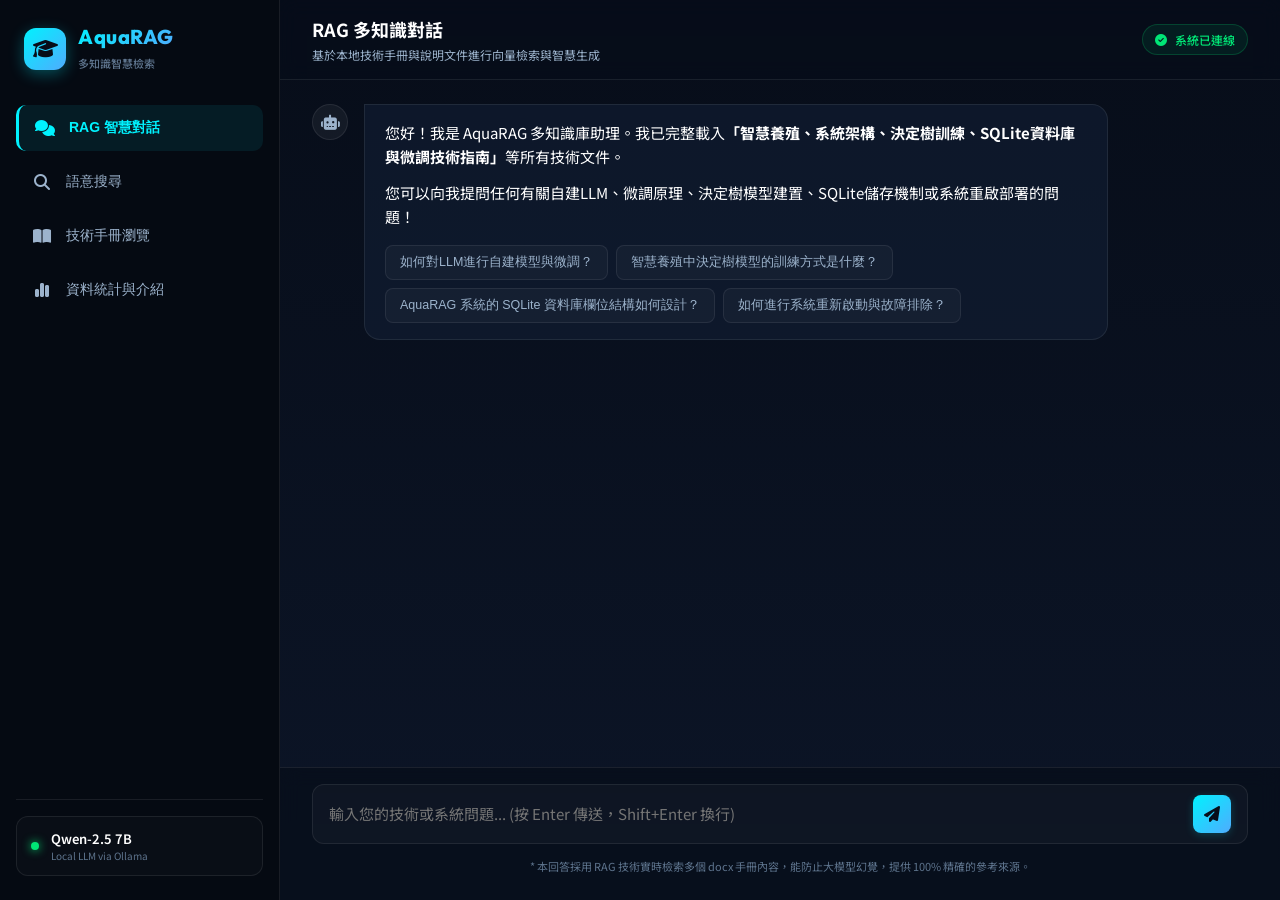
==== static_multi/index.html @ 3d67ec4e "feat: init cloud deployment with Docker and requirements" ====
<!DOCTYPE html>
<html lang="zh-TW">
<head>
    <meta charset="UTF-8">
    <meta name="viewport" content="width=device-width, initial-scale=1.0">
    <title>AquaRAG 多知識庫智慧檢索系統</title>
    <!-- Google Fonts -->
    <link rel="preconnect" href="https://fonts.googleapis.com">
    <link rel="preconnect" href="https://fonts.gstatic.com" crossorigin>
    <link href="https://fonts.googleapis.com/css2?family=Noto+Sans+TC:wght@300;400;500;700;900&family=Outfit:wght@300;400;500;600;700;800&display=swap" rel="stylesheet">
    <!-- FontAwesome Icons -->
    <link rel="stylesheet" href="https://cdnjs.cloudflare.com/ajax/libs/font-awesome/6.4.0/css/all.min.css">
    <!-- Custom CSS -->
    <link rel="stylesheet" href="/static_multi/style.css">
</head>
<body>
    <div class="app-container">
        <!-- Sidebar Navigation -->
        <aside class="sidebar">
            <div class="logo-area">
                <div class="logo-icon">
                    <i class="fa-solid fa-graduation-cap"></i>
                </div>
                <div class="logo-text">
                    <h1>AquaRAG</h1>
                    <span>多知識智慧檢索</span>
                </div>
            </div>
            
            <nav class="nav-menu">
                <button class="nav-btn active" data-tab="chat-tab">
                    <i class="fa-solid fa-comments"></i>
                    <span>RAG 智慧對話</span>
                </button>
                <button class="nav-btn" data-tab="search-tab">
                    <i class="fa-solid fa-magnifying-glass"></i>
                    <span>語意搜尋</span>
                </button>
                <button class="nav-btn" data-tab="explorer-tab">
                    <i class="fa-solid fa-book-open"></i>
                    <span>技術手冊瀏覽</span>
                </button>
                <button class="nav-btn" data-tab="stats-tab">
                    <i class="fa-solid fa-chart-simple"></i>
                    <span>資料統計與介紹</span>
                </button>
            </nav>

            <div class="sidebar-footer">
                <div class="model-badge">
                    <span class="pulse-dot"></span>
                    <div class="model-info">
                        <span class="model-name">Qwen-2.5 7B</span>
                        <span class="model-desc">Local LLM via Ollama</span>
                    </div>
                </div>
            </div>
        </aside>

        <!-- Main Content Viewport -->
        <main class="main-content">
            <!-- HEADER -->
            <header class="app-header">
                <div class="header-title">
                    <h2 id="current-tab-title">RAG 智慧對話</h2>
                    <p id="current-tab-desc">基於收錄之多維度技術手冊與網頁說明文件進行向量檢索生成</p>
                </div>
                <div class="header-actions">
                    <div class="system-status">
                        <i class="fa-solid fa-circle-check"></i>
                        <span>系統已連線</span>
                    </div>
                </div>
            </header>

            <!-- TAB CONTROLLERS -->
            <div class="tab-viewport">
                
                <!-- CHAT TAB (RAG Chat) -->
                <section id="chat-tab" class="tab-content active">
                    <div class="chat-wrapper">
                        <!-- Message History Area -->
                        <div class="chat-history" id="chat-history">
                            <div class="message system-msg">
                                <div class="msg-avatar"><i class="fa-solid fa-robot"></i></div>
                                <div class="msg-content">
                                    <p>您好！我是 AquaRAG 多知識庫助理。我已完整載入<strong>「智慧養殖、系統架構、決定樹訓練、SQLite資料庫與微調技術指南」</strong>等所有技術文件。</p>
                                    <p>您可以向我提問任何有關自建LLM、微調原理、決定樹模型建置、SQLite儲存機制或系統重啟部署的問題！</p>
                                    <div class="suggested-queries">
                                        <button class="suggest-btn">如何對LLM進行自建模型與微調？</button>
                                        <button class="suggest-btn">智慧養殖中決定樹模型的訓練方式是什麼？</button>
                                        <button class="suggest-btn">AquaRAG 系統的 SQLite 資料庫欄位結構如何設計？</button>
                                        <button class="suggest-btn">如何進行系統重新啟動與故障排除？</button>
                                    </div>
                                </div>
                            </div>
                        </div>

                        <!-- Retrieved Citations Drawer (collapsible / overlay) -->
                        <div class="citations-panel" id="citations-panel" style="display: none;">
                            <div class="citations-header">
                                <h3><i class="fa-solid fa-quote-left"></i> 本次回答檢索參考來源</h3>
                                <button class="close-citations" id="close-citations-btn"><i class="fa-solid fa-xmark"></i></button>
                            </div>
                            <div class="citations-list" id="citations-list">
                                <!-- Dynamic citations -->
                            </div>
                        </div>

                        <!-- Chat Input Area -->
                        <div class="chat-input-area">
                            <form id="chat-form" class="chat-form">
                                <textarea id="chat-input" placeholder="輸入您的技術或系統問題... (按 Enter 傳送，Shift+Enter 換行)" rows="1" required></textarea>
                                <button type="submit" id="send-btn" class="send-button">
                                    <i class="fa-solid fa-paper-plane"></i>
                                </button>
                            </form>
                            <div class="chat-input-tips">
                                <span>* 本回答採用 RAG 技術實時檢索多個 docx 手冊內容，能防止大模型幻覺，提供 100% 精確的參考來源。</span>
                            </div>
                        </div>
                    </div>
                </section>

                <!-- SEARCH TAB (Semantic Search) -->
                <section id="search-tab" class="tab-content">
                    <div class="search-wrapper">
                        <div class="search-bar-container">
                            <div class="search-input-group">
                                <i class="fa-solid fa-magnifying-glass search-icon"></i>
                                <input type="text" id="search-query" placeholder="輸入關鍵字或技術概念，如：微調、決定樹、SQLite、健康檢查...">
                                <button id="search-submit" class="search-button-btn">搜尋</button>
                            </div>
                            <div class="search-filters">
                                <div class="filter-item">
                                    <label for="search-top-k">回傳數量 (Top-K):</label>
                                    <input type="range" id="search-top-k" min="1" max="10" value="5">
                                    <span id="top-k-val">5</span>
                                </div>
                            </div>
                        </div>

                        <div class="search-results-container">
                            <div class="results-stats" id="search-results-stats" style="display: none;">
                                找到 <span id="results-count">0</span> 筆相關手冊段落與內容
                            </div>
                            <div class="search-results-list" id="search-results-list">
                                <div class="empty-state">
                                    <i class="fa-solid fa-magnifying-glass"></i>
                                    <p>輸入查詢並開始搜尋，系統將透過向量模型進行語意匹配</p>
                                </div>
                            </div>
                        </div>
                    </div>
                </section>

                <!-- EXPLORER TAB (Tree View & Content Viewer) -->
                <section id="explorer-tab" class="tab-content">
                    <div class="explorer-wrapper">
                        <!-- Left tree selector -->
                        <div class="explorer-sidebar">
                            <div class="explorer-search-box">
                                <i class="fa-solid fa-filter"></i>
                                <input type="text" id="explorer-filter" placeholder="篩選文件檔名/標題...">
                            </div>
                            <div class="tree-container" id="tree-container">
                                <!-- Dynamic tree nodes -->
                                <div class="tree-loading"><i class="fa-solid fa-spinner fa-spin"></i> 載入技術手冊庫中...</div>
                            </div>
                        </div>

                        <!-- Right detail viewer -->
                        <div class="explorer-content">
                            <div class="content-placeholder" id="content-placeholder">
                                <i class="fa-solid fa-book-open-reader"></i>
                                <h3>技術手冊瀏覽器</h3>
                                <p>請從左側列表中選擇一篇技術手冊與具體段落，即可在此處檢視完整的手冊文字與表格</p>
                            </div>
                            <article class="question-detail" id="question-detail" style="display: none;">
                                <div class="detail-header">
                                    <span class="detail-badge" id="detail-exam-set">來源檔案</span>
                                    <h2 class="detail-title" id="detail-q-title">標題載入中...</h2>
                                    <div class="detail-meta">
                                        <span class="meta-item"><i class="fa-solid fa-hashtag"></i> <span id="detail-q-num">段落 1</span></span>
                                    </div>
                                </div>
                                <hr class="detail-divider">
                                <div class="detail-body markdown-content" id="detail-content">
                                    <!-- Dynamic html content -->
                                </div>
                            </article>
                        </div>
                    </div>
                </section>

                <!-- STATS & ABOUT TAB -->
                <section id="stats-tab" class="tab-content">
                    <div class="stats-wrapper">
                        <!-- Stat Grid Cards -->
                        <div class="stats-grid">
                            <div class="stat-card">
                                <div class="stat-icon cyan"><i class="fa-solid fa-folder-open"></i></div>
                                <div class="stat-numbers" id="stat-exam-sets">0</div>
                                <div class="stat-label">收錄手冊篇數</div>
                            </div>
                            <div class="stat-card">
                                <div class="stat-icon green"><i class="fa-solid fa-circle-question"></i></div>
                                <div class="stat-numbers" id="stat-questions">0</div>
                                <div class="stat-label">手冊切分段落</div>
                            </div>
                            <div class="stat-card">
                                <div class="stat-icon purple"><i class="fa-solid fa-layer-group"></i></div>
                                <div class="stat-numbers">768</div>
                                <div class="stat-label">向量維度 (nomic-embed)</div>
                            </div>
                            <div class="stat-card">
                                <div class="stat-icon orange"><i class="fa-solid fa-database"></i></div>
                                <div class="stat-numbers" id="stat-db-size">0 MB</div>
                                <div class="stat-label">向量資料庫大小</div>
                            </div>
                        </div>

                        <!-- System Architecture Section -->
                        <div class="architecture-section">
                            <h2><i class="fa-solid fa-gears"></i> 系統運作原理 (RAG System Flow)</h2>
                            <div class="flow-chart">
                                <div class="flow-step">
                                    <div class="step-num">1</div>
                                    <i class="fa-solid fa-file-word"></i>
                                    <h4>文件拆解與切分</h4>
                                    <p>自動掃描網頁內容 docx 資料夾，保留段落與表格，將長文切分為 500-800 字的語意區塊</p>
                                </div>
                                <div class="flow-arrow"><i class="fa-solid fa-arrow-right"></i></div>
                                <div class="flow-step">
                                    <div class="step-num">2</div>
                                    <i class="fa-solid fa-brain"></i>
                                    <h4>向量化與索引</h4>
                                    <p>調用 <code>nomic-embed-text</code> 生成向量嵌入，並將文件元數據與段落儲存於 SQLite</p>
                                </div>
                                <div class="flow-arrow"><i class="fa-solid fa-arrow-right"></i></div>
                                <div class="flow-step">
                                    <div class="step-num">3</div>
                                    <i class="fa-solid fa-magnifying-glass"></i>
                                    <h4>語意向量檢索</h4>
                                    <p>將提問即時轉為向量，利用 NumPy 在記憶體快速進行餘弦相似度運算，匹配出 Top-4 最相關的手冊內容</p>
                                </div>
                                <div class="flow-arrow"><i class="fa-solid fa-arrow-right"></i></div>
                                <div class="flow-step">
                                    <div class="step-num">4</div>
                                    <i class="fa-solid fa-wand-magic-sparkles"></i>
                                    <h4>脈絡強化生成</h4>
                                    <p>將檢索內容組裝為脈絡 Context 餵給本地 <code>qwen2.5</code> 7B 模型，以 SSE 流式生成具備精準出處的回答</p>
                                </div>
                            </div>
                        </div>

                        <!-- Developer notes -->
                        <div class="dev-notes">
                            <h3><i class="fa-solid fa-circle-info"></i> 關於本系統</h3>
                            <p>本多知識 RAG 系統由 Antigravity 代理程式自動化建置，可擴展性極佳。您可以直接將任何其他的網頁內容導出為 `.docx` 格式，置於 `webpage_docs/` 資料夾下，並執行資料重構腳本，即可快速將多樣化的知識庫融入系統，進行智能對答與檢索！</p>
                        </div>
                    </div>
                </section>

            </div>
        </main>
    </div>

    <!-- CITATION MODAL / LIGHTBOX -->
    <div class="modal-overlay" id="citation-modal">
        <div class="modal-container">
            <div class="modal-header">
                <span class="modal-badge" id="modal-exam-set">技術手冊資訊</span>
                <h3 id="modal-title">手冊段落</h3>
                <button class="modal-close" id="modal-close-btn"><i class="fa-solid fa-xmark"></i></button>
            </div>
            <div class="modal-body markdown-content" id="modal-content">
                <!-- Question Details -->
            </div>
        </div>
    </div>

    <!-- Custom JS -->
    <script src="/static_multi/app.js"></script>
</body>
</html>
---- static_multi/style.css ----
/* AQUARAG STYLESHEET */
:root {
    --bg-primary: #070d19;
    --bg-secondary: #0c1527;
    --bg-panel: rgba(18, 30, 52, 0.65);
    --border-color: rgba(255, 255, 255, 0.08);
    --border-active: rgba(0, 242, 254, 0.3);
    
    --text-primary: #ffffff;
    --text-secondary: #9cb3cc;
    --text-muted: #5e748d;
    
    --accent-cyan: #00f2fe;
    --accent-blue: #4facfe;
    --accent-purple: #b162ff;
    --accent-green: #00e676;
    --accent-orange: #ff9100;
    
    --grad-primary: linear-gradient(135deg, #00f2fe 0%, #4facfe 100%);
    --grad-dark: linear-gradient(180deg, #070d19 0%, #0c1527 100%);
    
    --font-main: 'Noto Sans TC', 'Outfit', system-ui, -apple-system, sans-serif;
    --font-code: 'Outfit', Consolas, Monaco, monospace;
    
    --shadow-sm: 0 4px 12px rgba(0,0,0,0.2);
    --shadow-md: 0 8px 24px rgba(0,0,0,0.4);
    --shadow-lg: 0 16px 48px rgba(0,0,0,0.5);
    
    --transition-fast: 0.2s cubic-bezier(0.4, 0, 0.2, 1);
    --transition-normal: 0.3s cubic-bezier(0.4, 0, 0.2, 1);
}

* {
    box-sizing: border-box;
    margin: 0;
    padding: 0;
}

body {
    background-color: var(--bg-primary);
    background-image: var(--grad-dark);
    color: var(--text-primary);
    font-family: var(--font-main);
    height: 100vh;
    overflow: hidden;
    -webkit-font-smoothing: antialiased;
}

/* Scrollbar styling */
::-webkit-scrollbar {
    width: 6px;
    height: 6px;
}
::-webkit-scrollbar-track {
    background: rgba(255, 255, 255, 0.02);
}
::-webkit-scrollbar-thumb {
    background: rgba(255, 255, 255, 0.15);
    border-radius: 3px;
}
::-webkit-scrollbar-thumb:hover {
    background: var(--accent-cyan);
}

/* APP LAYOUT */
.app-container {
    display: flex;
    width: 100vw;
    height: 100vh;
}

/* SIDEBAR */
.sidebar {
    width: 280px;
    background-color: #050a12;
    border-right: 1px solid var(--border-color);
    display: flex;
    flex-direction: column;
    padding: 24px 16px;
    flex-shrink: 0;
}

.logo-area {
    display: flex;
    align-items: center;
    gap: 12px;
    margin-bottom: 32px;
    padding: 0 8px;
}

.logo-icon {
    width: 42px;
    height: 42px;
    background: var(--grad-primary);
    border-radius: 12px;
    display: flex;
    align-items: center;
    justify-content: center;
    box-shadow: 0 4px 15px rgba(0, 242, 254, 0.3);
}

.logo-icon i {
    color: #070d19;
    font-size: 20px;
}

.logo-text h1 {
    font-size: 20px;
    font-weight: 800;
    letter-spacing: 0.5px;
    font-family: 'Outfit', sans-serif;
    background: var(--grad-primary);
    -webkit-background-clip: text;
    -webkit-text-fill-color: transparent;
}

.logo-text span {
    font-size: 11px;
    color: var(--text-muted);
    font-weight: 500;
}

.nav-menu {
    display: flex;
    flex-direction: column;
    gap: 8px;
    flex-grow: 1;
}

.nav-btn {
    display: flex;
    align-items: center;
    gap: 14px;
    padding: 14px 16px;
    background: transparent;
    border: none;
    border-radius: 10px;
    color: var(--text-secondary);
    font-size: 14px;
    font-weight: 500;
    cursor: pointer;
    text-align: left;
    transition: var(--transition-fast);
}

.nav-btn i {
    font-size: 16px;
    width: 20px;
    text-align: center;
    transition: var(--transition-fast);
}

.nav-btn:hover {
    background-color: rgba(255, 255, 255, 0.03);
    color: var(--text-primary);
}

.nav-btn.active {
    background-color: rgba(0, 242, 254, 0.08);
    color: var(--accent-cyan);
    border-left: 3px solid var(--accent-cyan);
    font-weight: 600;
}

.nav-btn.active i {
    color: var(--accent-cyan);
}

.sidebar-footer {
    padding-top: 16px;
    border-top: 1px solid var(--border-color);
}

.model-badge {
    display: flex;
    align-items: center;
    gap: 12px;
    background-color: rgba(255, 255, 255, 0.02);
    border: 1px solid var(--border-color);
    padding: 12px 14px;
    border-radius: 12px;
}

.pulse-dot {
    width: 8px;
    height: 8px;
    background-color: var(--accent-green);
    border-radius: 50%;
    box-shadow: 0 0 10px var(--accent-green);
    animation: pulse 2s infinite;
}

@keyframes pulse {
    0% { transform: scale(0.9); opacity: 0.6; }
    50% { transform: scale(1.2); opacity: 1; box-shadow: 0 0 14px var(--accent-green); }
    100% { transform: scale(0.9); opacity: 0.6; }
}

.model-info {
    display: flex;
    flex-direction: column;
}

.model-name {
    font-size: 13px;
    font-weight: 600;
    color: var(--text-primary);
}

.model-desc {
    font-size: 10px;
    color: var(--text-muted);
}

/* MAIN CONTENT */
.main-content {
    flex-grow: 1;
    display: flex;
    flex-direction: column;
    overflow: hidden;
    position: relative;
}

/* HEADER */
.app-header {
    height: 80px;
    border-bottom: 1px solid var(--border-color);
    padding: 0 32px;
    display: flex;
    align-items: center;
    justify-content: space-between;
    background-color: rgba(7, 13, 25, 0.4);
    backdrop-filter: blur(10px);
    z-index: 10;
}

.header-title h2 {
    font-size: 18px;
    font-weight: 700;
    color: var(--text-primary);
    margin-bottom: 4px;
}

.header-title p {
    font-size: 12px;
    color: var(--text-secondary);
}

.system-status {
    display: flex;
    align-items: center;
    gap: 8px;
    background-color: rgba(0, 230, 118, 0.08);
    border: 1px solid rgba(0, 230, 118, 0.2);
    padding: 6px 12px;
    border-radius: 20px;
    font-size: 12px;
    color: var(--accent-green);
    font-weight: 500;
}

/* VIEWPORT & TABS */
.tab-viewport {
    flex-grow: 1;
    overflow: hidden;
    position: relative;
}

.tab-content {
    display: none;
    width: 100%;
    height: 100%;
    animation: fadeIn 0.3s ease;
}

.tab-content.active {
    display: block;
}

@keyframes fadeIn {
    from { opacity: 0; transform: translateY(5px); }
    to { opacity: 1; transform: translateY(0); }
}

/* CHAT TAB */
.chat-wrapper {
    display: flex;
    flex-direction: column;
    height: 100%;
    position: relative;
}

.chat-history {
    flex-grow: 1;
    overflow-y: auto;
    padding: 24px 32px;
    display: flex;
    flex-direction: column;
    gap: 24px;
}

/* MESSAGE BUBBLES */
.message {
    display: flex;
    gap: 16px;
    max-width: 85%;
    align-self: flex-start;
}

.message.user-msg {
    align-self: flex-end;
    flex-direction: row-reverse;
}

.msg-avatar {
    width: 36px;
    height: 36px;
    border-radius: 50%;
    background-color: rgba(255, 255, 255, 0.05);
    border: 1px solid var(--border-color);
    display: flex;
    align-items: center;
    justify-content: center;
    flex-shrink: 0;
}

.message.user-msg .msg-avatar {
    background: var(--grad-primary);
    border: none;
}

.message.user-msg .msg-avatar i {
    color: #070d19;
}

.msg-avatar i {
    font-size: 15px;
    color: var(--text-secondary);
}

.msg-content {
    background-color: var(--bg-panel);
    border: 1px solid var(--border-color);
    padding: 16px 20px;
    border-radius: 0 16px 16px 16px;
    line-height: 1.6;
    font-size: 15px;
}

.message.user-msg .msg-content {
    background-color: rgba(0, 242, 254, 0.08);
    border: 1px solid var(--border-active);
    border-radius: 16px 0 16px 16px;
    color: var(--text-primary);
}

.msg-content p {
    margin-bottom: 12px;
}
.msg-content p:last-child {
    margin-bottom: 0;
}

.suggested-queries {
    margin-top: 16px;
    display: flex;
    flex-wrap: wrap;
    gap: 8px;
}

.suggest-btn {
    background-color: rgba(255,255,255,0.03);
    border: 1px solid var(--border-color);
    color: var(--text-secondary);
    padding: 8px 14px;
    border-radius: 8px;
    font-size: 12.5px;
    cursor: pointer;
    transition: var(--transition-fast);
}

.suggest-btn:hover {
    background-color: rgba(0, 242, 254, 0.08);
    border-color: var(--accent-cyan);
    color: var(--text-primary);
}

/* Citations display in chat bubble */
.chat-citation-chips {
    margin-top: 14px;
    padding-top: 12px;
    border-top: 1px dashed var(--border-color);
    display: flex;
    flex-wrap: wrap;
    gap: 8px;
    align-items: center;
}

.citation-label {
    font-size: 12px;
    color: var(--text-muted);
    font-weight: 500;
}

.citation-chip {
    background-color: rgba(0, 242, 254, 0.08);
    border: 1px solid var(--border-active);
    color: var(--accent-cyan);
    font-size: 11.5px;
    padding: 4px 10px;
    border-radius: 20px;
    cursor: pointer;
    display: flex;
    align-items: center;
    gap: 6px;
    transition: var(--transition-fast);
}

.citation-chip:hover {
    background-color: rgba(0, 242, 254, 0.16);
    border-color: var(--accent-cyan);
    box-shadow: 0 0 8px rgba(0, 242, 254, 0.2);
}

/* INPUT AREA */
.chat-input-area {
    padding: 16px 32px 24px;
    background-color: rgba(7, 13, 25, 0.7);
    border-top: 1px solid var(--border-color);
    backdrop-filter: blur(10px);
}

.chat-form {
    display: flex;
    gap: 12px;
    background-color: rgba(255, 255, 255, 0.03);
    border: 1px solid var(--border-color);
    border-radius: 12px;
    padding: 10px 16px;
    align-items: center;
    transition: var(--transition-fast);
}

.chat-form:focus-within {
    border-color: var(--accent-cyan);
    box-shadow: 0 0 12px rgba(0, 242, 254, 0.15);
}

.chat-form textarea {
    flex-grow: 1;
    background: transparent;
    border: none;
    color: var(--text-primary);
    font-family: var(--font-main);
    font-size: 15px;
    outline: none;
    resize: none;
    max-height: 120px;
    line-height: 1.5;
}

.send-button {
    background: var(--grad-primary);
    border: none;
    width: 38px;
    height: 38px;
    border-radius: 8px;
    color: #070d19;
    font-size: 16px;
    cursor: pointer;
    display: flex;
    align-items: center;
    justify-content: center;
    transition: var(--transition-fast);
    box-shadow: 0 2px 8px rgba(0, 242, 254, 0.2);
}

.send-button:hover {
    transform: scale(1.05);
    box-shadow: 0 4px 12px rgba(0, 242, 254, 0.4);
}

.chat-input-tips {
    margin-top: 8px;
    text-align: center;
}

.chat-input-tips span {
    font-size: 11px;
    color: var(--text-muted);
}

/* CITATIONS PANEL DRAWER */
.citations-panel {
    position: absolute;
    top: 0;
    right: 0;
    width: 380px;
    height: 100%;
    background-color: #09101f;
    border-left: 1px solid var(--border-color);
    box-shadow: var(--shadow-lg);
    display: flex;
    flex-direction: column;
    z-index: 20;
    animation: slideLeft 0.3s ease;
}

@keyframes slideLeft {
    from { transform: translateX(100%); }
    to { transform: translateX(0); }
}

.citations-header {
    padding: 20px;
    border-bottom: 1px solid var(--border-color);
    display: flex;
    align-items: center;
    justify-content: space-between;
}

.citations-header h3 {
    font-size: 15px;
    font-weight: 600;
    color: var(--text-primary);
    display: flex;
    align-items: center;
    gap: 8px;
}

.citations-header h3 i {
    color: var(--accent-cyan);
}

.close-citations {
    background: transparent;
    border: none;
    color: var(--text-secondary);
    font-size: 18px;
    cursor: pointer;
    transition: var(--transition-fast);
}

.close-citations:hover {
    color: var(--accent-cyan);
}

.citations-list {
    flex-grow: 1;
    overflow-y: auto;
    padding: 16px;
    display: flex;
    flex-direction: column;
    gap: 12px;
}

.citation-card {
    background-color: var(--bg-panel);
    border: 1px solid var(--border-color);
    padding: 14px;
    border-radius: 10px;
    cursor: pointer;
    transition: var(--transition-fast);
}

.citation-card:hover {
    border-color: var(--accent-cyan);
    background-color: rgba(0, 242, 254, 0.03);
}

.cit-meta {
    font-size: 11px;
    color: var(--accent-cyan);
    font-weight: 600;
    margin-bottom: 4px;
    display: flex;
    justify-content: space-between;
}

.cit-score {
    color: var(--accent-green);
}

.cit-title {
    font-size: 13px;
    font-weight: 600;
    color: var(--text-primary);
    line-height: 1.4;
}

/* SEARCH TAB */
.search-wrapper {
    display: flex;
    flex-direction: column;
    height: 100%;
    padding: 24px 32px;
    overflow-y: auto;
}

.search-bar-container {
    background-color: var(--bg-panel);
    border: 1px solid var(--border-color);
    padding: 20px;
    border-radius: 16px;
    display: flex;
    flex-direction: column;
    gap: 16px;
    margin-bottom: 24px;
}

.search-input-group {
    display: flex;
    background-color: rgba(255,255,255,0.02);
    border: 1px solid var(--border-color);
    border-radius: 10px;
    padding: 8px 16px;
    align-items: center;
    gap: 12px;
}

.search-icon {
    color: var(--text-muted);
    font-size: 16px;
}

.search-input-group input {
    flex-grow: 1;
    background: transparent;
    border: none;
    color: var(--text-primary);
    font-family: var(--font-main);
    font-size: 16px;
    outline: none;
}

.search-button-btn {
    background: var(--grad-primary);
    color: #070d19;
    border: none;
    padding: 8px 20px;
    border-radius: 6px;
    font-size: 14px;
    font-weight: 600;
    cursor: pointer;
    transition: var(--transition-fast);
}

.search-button-btn:hover {
    transform: translateY(-1px);
    box-shadow: 0 4px 12px rgba(0, 242, 254, 0.3);
}

.search-filters {
    display: flex;
    align-items: center;
}

.filter-item {
    display: flex;
    align-items: center;
    gap: 12px;
    font-size: 13px;
    color: var(--text-secondary);
}

.filter-item input[type="range"] {
    width: 150px;
    accent-color: var(--accent-cyan);
}

.filter-item span {
    font-weight: 700;
    color: var(--accent-cyan);
}

.results-stats {
    font-size: 13px;
    color: var(--text-secondary);
    margin-bottom: 16px;
}

.results-stats span {
    color: var(--accent-cyan);
    font-weight: 700;
}

.search-results-list {
    display: flex;
    flex-direction: column;
    gap: 16px;
}

.result-card {
    background-color: var(--bg-panel);
    border: 1px solid var(--border-color);
    border-radius: 12px;
    padding: 20px;
    display: flex;
    flex-direction: column;
    gap: 12px;
    cursor: pointer;
    transition: var(--transition-normal);
}

.result-card:hover {
    border-color: var(--border-active);
    transform: translateY(-2px);
    box-shadow: var(--shadow-md);
}

.result-meta {
    display: flex;
    justify-content: space-between;
    align-items: center;
}

.result-badge {
    background-color: rgba(255,255,255,0.04);
    border: 1px solid var(--border-color);
    padding: 4px 10px;
    border-radius: 6px;
    font-size: 11.5px;
    color: var(--text-secondary);
}

.result-score-container {
    display: flex;
    align-items: center;
    gap: 10px;
}

.score-bar-bg {
    width: 80px;
    height: 6px;
    background-color: rgba(255,255,255,0.05);
    border-radius: 3px;
    overflow: hidden;
}

.score-bar-fill {
    height: 100%;
    background: var(--grad-primary);
    border-radius: 3px;
}

.score-text {
    font-size: 12px;
    font-weight: 700;
    color: var(--accent-cyan);
    font-family: var(--font-code);
}

.result-card h3 {
    font-size: 16px;
    font-weight: 700;
    color: var(--text-primary);
}

.result-preview {
    font-size: 13.5px;
    color: var(--text-secondary);
    line-height: 1.5;
    display: -webkit-box;
    -webkit-line-clamp: 2;
    -webkit-box-orient: vertical;
    overflow: hidden;
}

.empty-state {
    padding: 64px;
    text-align: center;
    color: var(--text-muted);
    display: flex;
    flex-direction: column;
    align-items: center;
    gap: 16px;
}

.empty-state i {
    font-size: 48px;
}

.empty-state p {
    font-size: 14px;
}

/* EXPLORER TAB */
.explorer-wrapper {
    display: flex;
    height: 100%;
}

.explorer-sidebar {
    width: 320px;
    border-right: 1px solid var(--border-color);
    background-color: rgba(7, 13, 25, 0.2);
    display: flex;
    flex-direction: column;
    flex-shrink: 0;
}

.explorer-search-box {
    padding: 16px;
    border-bottom: 1px solid var(--border-color);
    display: flex;
    align-items: center;
    gap: 10px;
    background-color: rgba(0,0,0,0.1);
}

.explorer-search-box i {
    color: var(--text-muted);
}

.explorer-search-box input {
    flex-grow: 1;
    background: transparent;
    border: none;
    color: var(--text-primary);
    font-size: 13.5px;
    outline: none;
}

.tree-container {
    flex-grow: 1;
    overflow-y: auto;
    padding: 16px;
}

.tree-loading {
    padding: 16px;
    text-align: center;
    color: var(--text-muted);
    font-size: 13px;
}

/* Tree Nodes UI */
.tree-node {
    margin-bottom: 6px;
}

.tree-header {
    display: flex;
    align-items: center;
    gap: 8px;
    padding: 8px 10px;
    font-size: 13px;
    font-weight: 600;
    color: var(--text-secondary);
    cursor: pointer;
    border-radius: 6px;
    transition: var(--transition-fast);
}

.tree-header:hover {
    background-color: rgba(255, 255, 255, 0.02);
    color: var(--text-primary);
}

.tree-header i {
    transition: transform var(--transition-fast);
    color: var(--text-muted);
}

.tree-node.expanded .tree-header i {
    transform: rotate(90deg);
    color: var(--accent-cyan);
}

.tree-children {
    display: none;
    padding-left: 18px;
    margin-top: 4px;
    border-left: 1px solid var(--border-color);
}

.tree-node.expanded .tree-children {
    display: flex;
    flex-direction: column;
    gap: 4px;
}

.tree-leaf {
    padding: 8px 10px;
    font-size: 12.5px;
    color: var(--text-secondary);
    cursor: pointer;
    border-radius: 6px;
    white-space: nowrap;
    overflow: hidden;
    text-overflow: ellipsis;
    transition: var(--transition-fast);
}

.tree-leaf:hover {
    background-color: rgba(255, 255, 255, 0.03);
    color: var(--text-primary);
}

.tree-leaf.selected {
    background-color: rgba(0, 242, 254, 0.08);
    color: var(--accent-cyan);
    font-weight: 500;
}

/* Explorer detail viewer */
.explorer-content {
    flex-grow: 1;
    overflow-y: auto;
    background-color: rgba(12, 21, 39, 0.2);
}

.content-placeholder {
    height: 100%;
    display: flex;
    flex-direction: column;
    align-items: center;
    justify-content: center;
    gap: 16px;
    color: var(--text-muted);
    padding: 64px;
    text-align: center;
}

.content-placeholder i {
    font-size: 56px;
}

.content-placeholder h3 {
    color: var(--text-secondary);
}

.question-detail {
    padding: 32px;
}

.detail-header {
    display: flex;
    flex-direction: column;
    gap: 10px;
    margin-bottom: 20px;
}

.detail-badge {
    align-self: flex-start;
    background-color: rgba(0, 242, 254, 0.08);
    border: 1px solid var(--border-active);
    color: var(--accent-cyan);
    font-size: 11px;
    font-weight: 600;
    padding: 4px 10px;
    border-radius: 4px;
    letter-spacing: 0.5px;
}

.detail-title {
    font-size: 22px;
    font-weight: 700;
    color: var(--text-primary);
    line-height: 1.4;
}

.detail-meta {
    display: flex;
    gap: 16px;
    font-size: 12px;
    color: var(--text-muted);
}

.detail-divider {
    border: 0;
    height: 1px;
    background-color: var(--border-color);
    margin-bottom: 24px;
}

/* MARKDOWN STYLING */
.markdown-content {
    font-size: 15px;
    line-height: 1.7;
    color: var(--text-secondary);
}

.markdown-content h1, 
.markdown-content h2, 
.markdown-content h3, 
.markdown-content h4 {
    color: var(--text-primary);
    margin-top: 24px;
    margin-bottom: 12px;
    font-weight: 700;
}

.markdown-content h1 { font-size: 18px; border-left: 4px solid var(--accent-cyan); padding-left: 10px; }
.markdown-content h2 { font-size: 16px; color: var(--accent-blue); }
.markdown-content h3 { font-size: 15px; }

.markdown-content p {
    margin-bottom: 14px;
}

.markdown-content ul, 
.markdown-content ol {
    margin-bottom: 14px;
    padding-left: 20px;
}

.markdown-content li {
    margin-bottom: 6px;
}

.markdown-content blockquote {
    background-color: rgba(255, 255, 255, 0.02);
    border-left: 4px solid var(--text-muted);
    padding: 12px 18px;
    margin-bottom: 16px;
    border-radius: 0 8px 8px 0;
}

.markdown-content blockquote p {
    margin-bottom: 0;
    color: var(--text-primary);
    font-weight: 500;
}

/* Tables in markdown content */
.markdown-content table {
    width: 100%;
    border-collapse: collapse;
    margin-bottom: 20px;
    margin-top: 10px;
    font-size: 13.5px;
    background-color: rgba(255,255,255,0.01);
}

.markdown-content th, 
.markdown-content td {
    border: 1px solid var(--border-color);
    padding: 10px 14px;
    text-align: left;
}

.markdown-content th {
    background-color: rgba(0, 242, 254, 0.05);
    color: var(--text-primary);
    font-weight: 600;
}

.markdown-content tr:nth-child(even) {
    background-color: rgba(255,255,255,0.015);
}

.markdown-content code {
    background-color: rgba(255,255,255,0.06);
    color: var(--accent-cyan);
    padding: 2px 6px;
    border-radius: 4px;
    font-family: var(--font-code);
    font-size: 13px;
}

/* STATS TAB */
.stats-wrapper {
    display: flex;
    flex-direction: column;
    gap: 32px;
    padding: 24px 32px;
    overflow-y: auto;
    height: 100%;
}

.stats-grid {
    display: grid;
    grid-template-columns: repeat(auto-fit, minmax(220px, 1fr));
    gap: 20px;
}

.stat-card {
    background-color: var(--bg-panel);
    border: 1px solid var(--border-color);
    border-radius: 16px;
    padding: 24px;
    display: flex;
    flex-direction: column;
    align-items: center;
    gap: 12px;
    text-align: center;
}

.stat-icon {
    width: 48px;
    height: 48px;
    border-radius: 12px;
    display: flex;
    align-items: center;
    justify-content: center;
    font-size: 20px;
}

.stat-icon.cyan { background-color: rgba(0, 242, 254, 0.08); color: var(--accent-cyan); }
.stat-icon.green { background-color: rgba(0, 230, 118, 0.08); color: var(--accent-green); }
.stat-icon.purple { background-color: rgba(177, 98, 255, 0.08); color: var(--accent-purple); }
.stat-icon.orange { background-color: rgba(255, 145, 0, 0.08); color: var(--accent-orange); }

.stat-numbers {
    font-size: 28px;
    font-weight: 800;
    font-family: 'Outfit', sans-serif;
}

.stat-label {
    font-size: 13px;
    color: var(--text-secondary);
}

.architecture-section {
    background-color: var(--bg-panel);
    border: 1px solid var(--border-color);
    border-radius: 16px;
    padding: 24px;
}

.architecture-section h2 {
    font-size: 16px;
    font-weight: 700;
    margin-bottom: 24px;
    display: flex;
    align-items: center;
    gap: 8px;
}

.architecture-section h2 i {
    color: var(--accent-cyan);
}

.flow-chart {
    display: flex;
    align-items: center;
    justify-content: space-between;
    gap: 12px;
    flex-wrap: wrap;
}

.flow-step {
    flex: 1;
    min-width: 150px;
    background-color: rgba(255, 255, 255, 0.02);
    border: 1px solid var(--border-color);
    border-radius: 12px;
    padding: 16px;
    text-align: center;
    display: flex;
    flex-direction: column;
    align-items: center;
    gap: 10px;
    position: relative;
}

.step-num {
    position: absolute;
    top: -10px;
    left: -10px;
    width: 24px;
    height: 24px;
    background: var(--grad-primary);
    border-radius: 50%;
    color: #070d19;
    font-size: 12px;
    font-weight: 800;
    display: flex;
    align-items: center;
    justify-content: center;
}

.flow-step i {
    font-size: 24px;
    color: var(--accent-cyan);
}

.flow-step h4 {
    font-size: 13px;
    font-weight: 700;
    color: var(--text-primary);
}

.flow-step p {
    font-size: 11px;
    color: var(--text-secondary);
    line-height: 1.4;
}

.flow-arrow {
    font-size: 18px;
    color: var(--text-muted);
}

.dev-notes {
    background-color: rgba(0, 242, 254, 0.02);
    border: 1px solid rgba(0, 242, 254, 0.1);
    border-radius: 12px;
    padding: 20px;
}

.dev-notes h3 {
    font-size: 14px;
    font-weight: 600;
    color: var(--accent-cyan);
    margin-bottom: 8px;
    display: flex;
    align-items: center;
    gap: 8px;
}

.dev-notes p {
    font-size: 13px;
    color: var(--text-secondary);
    line-height: 1.6;
}

/* CITATION MODAL */
.modal-overlay {
    position: fixed;
    top: 0;
    left: 0;
    width: 100vw;
    height: 100vh;
    background-color: rgba(5, 8, 15, 0.85);
    backdrop-filter: blur(8px);
    z-index: 100;
    display: none;
    align-items: center;
    justify-content: center;
    opacity: 0;
    transition: opacity var(--transition-normal);
}

.modal-overlay.active {
    display: flex;
    opacity: 1;
}

.modal-container {
    width: 800px;
    max-width: 90%;
    max-height: 85vh;
    background-color: #0b1220;
    border: 1px solid var(--border-color);
    border-radius: 16px;
    display: flex;
    flex-direction: column;
    box-shadow: var(--shadow-lg);
    transform: scale(0.95);
    transition: transform var(--transition-normal);
    overflow: hidden;
}

.modal-overlay.active .modal-container {
    transform: scale(1);
}

.modal-header {
    padding: 20px 24px;
    border-bottom: 1px solid var(--border-color);
    display: flex;
    flex-direction: column;
    gap: 8px;
    position: relative;
}

.modal-badge {
    align-self: flex-start;
    background-color: rgba(177, 98, 255, 0.08);
    border: 1px solid rgba(177, 98, 255, 0.2);
    color: var(--accent-purple);
    font-size: 10px;
    font-weight: 600;
    padding: 4px 8px;
    border-radius: 4px;
    letter-spacing: 0.5px;
}

.modal-header h3 {
    font-size: 18px;
    font-weight: 700;
    color: var(--text-primary);
    padding-right: 32px;
}

.modal-close {
    position: absolute;
    top: 20px;
    right: 20px;
    background: transparent;
    border: none;
    color: var(--text-secondary);
    font-size: 20px;
    cursor: pointer;
    transition: var(--transition-fast);
}

.modal-close:hover {
    color: var(--accent-cyan);
}

.modal-body {
    flex-grow: 1;
    overflow-y: auto;
    padding: 24px;
}

/* RESPONSIVE DESIGN */
@media (max-width: 992px) {
    .flow-chart {
        flex-direction: column;
        gap: 16px;
    }
    .flow-arrow {
        transform: rotate(90deg);
        margin: 4px 0;
    }
    .modal-container {
        width: 95%;
    }
    .explorer-sidebar {
        width: 240px;
    }
}

@media (max-width: 768px) {
    .app-container {
        flex-direction: column;
    }
    .sidebar {
        width: 100%;
        height: auto;
        padding: 16px;
        border-right: none;
        border-bottom: 1px solid var(--border-color);
    }
    .logo-area {
        margin-bottom: 16px;
    }
    .nav-menu {
        flex-direction: row;
        overflow-x: auto;
        padding-bottom: 4px;
    }
    .nav-btn {
        padding: 10px 14px;
        white-space: nowrap;
    }
    .sidebar-footer {
        display: none;
    }
    .app-header {
        height: 64px;
        padding: 0 16px;
    }
    .chat-history {
        padding: 16px;
    }
    .chat-input-area {
        padding: 12px 16px;
    }
    .explorer-wrapper {
        flex-direction: column;
    }
    .explorer-sidebar {
        width: 100%;
        height: 250px;
        border-right: none;
        border-bottom: 1px solid var(--border-color);
    }
}
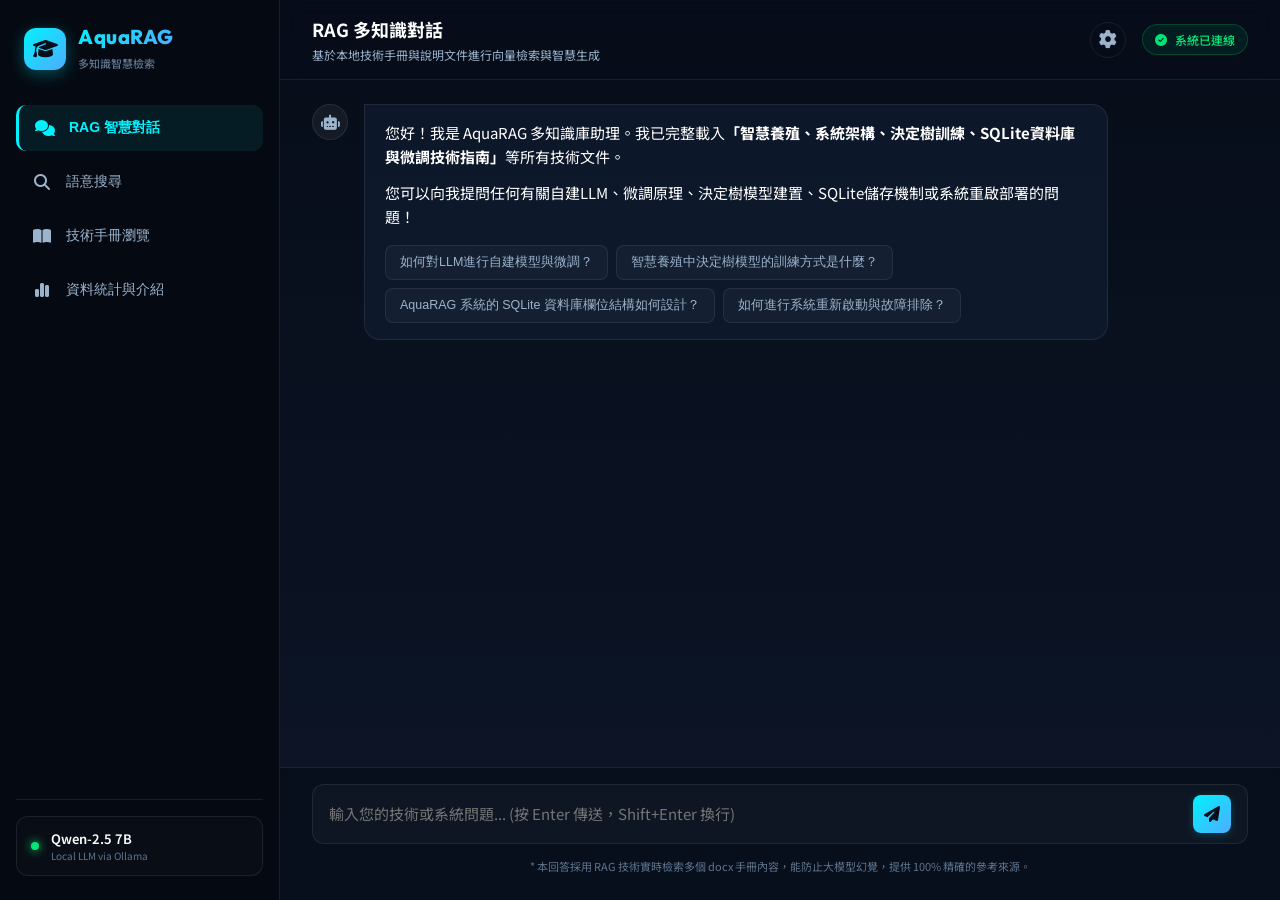
==== commit 44481724: "Fix Gemini 429 quota error: add backend rotation fallback and frontend settings for custom API Key" ====
--- a/static_multi/index.html
+++ b/static_multi/index.html
@@ -66,6 +66,9 @@
                     <p id="current-tab-desc">基於收錄之多維度技術手冊與網頁說明文件進行向量檢索生成</p>
                 </div>
                 <div class="header-actions">
+                    <button id="settings-toggle-btn" class="settings-btn" title="系統設定">
+                        <i class="fa-solid fa-gear"></i>
+                    </button>
                     <div class="system-status">
                         <i class="fa-solid fa-circle-check"></i>
                         <span>系統已連線</span>
@@ -280,6 +283,36 @@
         </div>
     </div>
 
+    <!-- SETTINGS MODAL -->
+    <div class="modal-overlay" id="settings-modal">
+        <div class="modal-container">
+            <div class="modal-header">
+                <span class="modal-badge" style="background-color: rgba(0, 242, 254, 0.08); border-color: rgba(0, 242, 254, 0.2); color: var(--accent-cyan);"><i class="fa-solid fa-sliders"></i> 系統設定</span>
+                <h3 style="margin-top: 4px;">AquaRAG 偏好設定</h3>
+                <button class="modal-close" id="settings-close-btn"><i class="fa-solid fa-xmark"></i></button>
+            </div>
+            <div class="modal-body settings-body">
+                <div class="setting-group">
+                    <label for="user-gemini-key">自訂 Gemini API Key</label>
+                    <div class="input-with-icon">
+                        <i class="fa-solid fa-key"></i>
+                        <input type="password" id="user-gemini-key" placeholder="貼上您的 AI Studio Gemini API Key (不儲存於伺服器)">
+                        <button type="button" id="toggle-key-visibility" class="toggle-visibility-btn">
+                            <i class="fa-solid fa-eye"></i>
+                        </button>
+                    </div>
+                    <p class="setting-help">
+                        若系統預設金鑰配額用盡（429 錯誤），可在此填入您自己的 API Key。該金鑰僅儲存於您本地瀏覽器的 LocalStorage，並在每次對話時傳遞給後端，安全隱私。
+                    </p>
+                </div>
+                <div class="settings-actions">
+                    <button id="settings-save-btn" class="primary-btn">儲存設定</button>
+                    <button id="settings-clear-btn" class="secondary-btn">清除自訂金鑰</button>
+                </div>
+            </div>
+        </div>
+    </div>
+
     <!-- Custom JS -->
     <script src="/static_multi/app.js"></script>
 </body>
--- a/static_multi/style.css
+++ b/static_multi/style.css
@@ -1372,3 +1372,146 @@
         border-bottom: 1px solid var(--border-color);
     }
 }
+
+/* SETTINGS UI STYLES */
+.header-actions {
+    display: flex;
+    align-items: center;
+    gap: 16px;
+}
+
+.settings-btn {
+    background: transparent;
+    border: none;
+    color: var(--text-secondary);
+    font-size: 18px;
+    cursor: pointer;
+    width: 36px;
+    height: 36px;
+    border-radius: 50%;
+    display: flex;
+    align-items: center;
+    justify-content: center;
+    transition: var(--transition-fast);
+    border: 1px solid var(--border-color);
+}
+
+.settings-btn:hover {
+    background-color: rgba(255, 255, 255, 0.05);
+    color: var(--accent-cyan);
+    border-color: var(--accent-cyan);
+}
+
+.settings-body {
+    padding: 24px;
+    display: flex;
+    flex-direction: column;
+    gap: 20px;
+    overflow-y: auto;
+}
+
+.setting-group {
+    display: flex;
+    flex-direction: column;
+    gap: 10px;
+}
+
+.setting-group label {
+    font-size: 14.5px;
+    font-weight: 600;
+    color: var(--text-primary);
+}
+
+.input-with-icon {
+    position: relative;
+    display: flex;
+    align-items: center;
+    width: 100%;
+}
+
+.input-with-icon i {
+    position: absolute;
+    left: 14px;
+    color: var(--text-muted);
+}
+
+.input-with-icon input {
+    width: 100%;
+    background-color: rgba(255, 255, 255, 0.02);
+    border: 1px solid var(--border-color);
+    border-radius: 8px;
+    padding: 12px 40px 12px 40px;
+    color: var(--text-primary);
+    font-family: var(--font-main);
+    font-size: 14px;
+    outline: none;
+    transition: var(--transition-fast);
+}
+
+.input-with-icon input:focus {
+    border-color: var(--accent-cyan);
+    box-shadow: 0 0 8px rgba(0, 242, 254, 0.1);
+}
+
+.toggle-visibility-btn {
+    position: absolute;
+    right: 12px;
+    background: transparent;
+    border: none;
+    color: var(--text-muted);
+    cursor: pointer;
+    padding: 4px;
+    font-size: 14px;
+    transition: var(--transition-fast);
+}
+
+.toggle-visibility-btn:hover {
+    color: var(--text-secondary);
+}
+
+.setting-help {
+    font-size: 12px;
+    color: var(--text-muted);
+    line-height: 1.5;
+}
+
+.settings-actions {
+    display: flex;
+    gap: 12px;
+    margin-top: 10px;
+}
+
+.primary-btn {
+    background: var(--grad-primary);
+    color: #070d19;
+    border: none;
+    padding: 10px 20px;
+    border-radius: 8px;
+    font-size: 14px;
+    font-weight: 600;
+    cursor: pointer;
+    transition: var(--transition-fast);
+}
+
+.primary-btn:hover {
+    box-shadow: 0 4px 12px rgba(0, 242, 254, 0.3);
+    transform: translateY(-1px);
+}
+
+.secondary-btn {
+    background: rgba(255, 255, 255, 0.03);
+    border: 1px solid var(--border-color);
+    color: var(--text-secondary);
+    padding: 10px 20px;
+    border-radius: 8px;
+    font-size: 14px;
+    font-weight: 500;
+    cursor: pointer;
+    transition: var(--transition-fast);
+}
+
+.secondary-btn:hover {
+    background: rgba(255, 255, 255, 0.06);
+    color: var(--text-primary);
+}
+
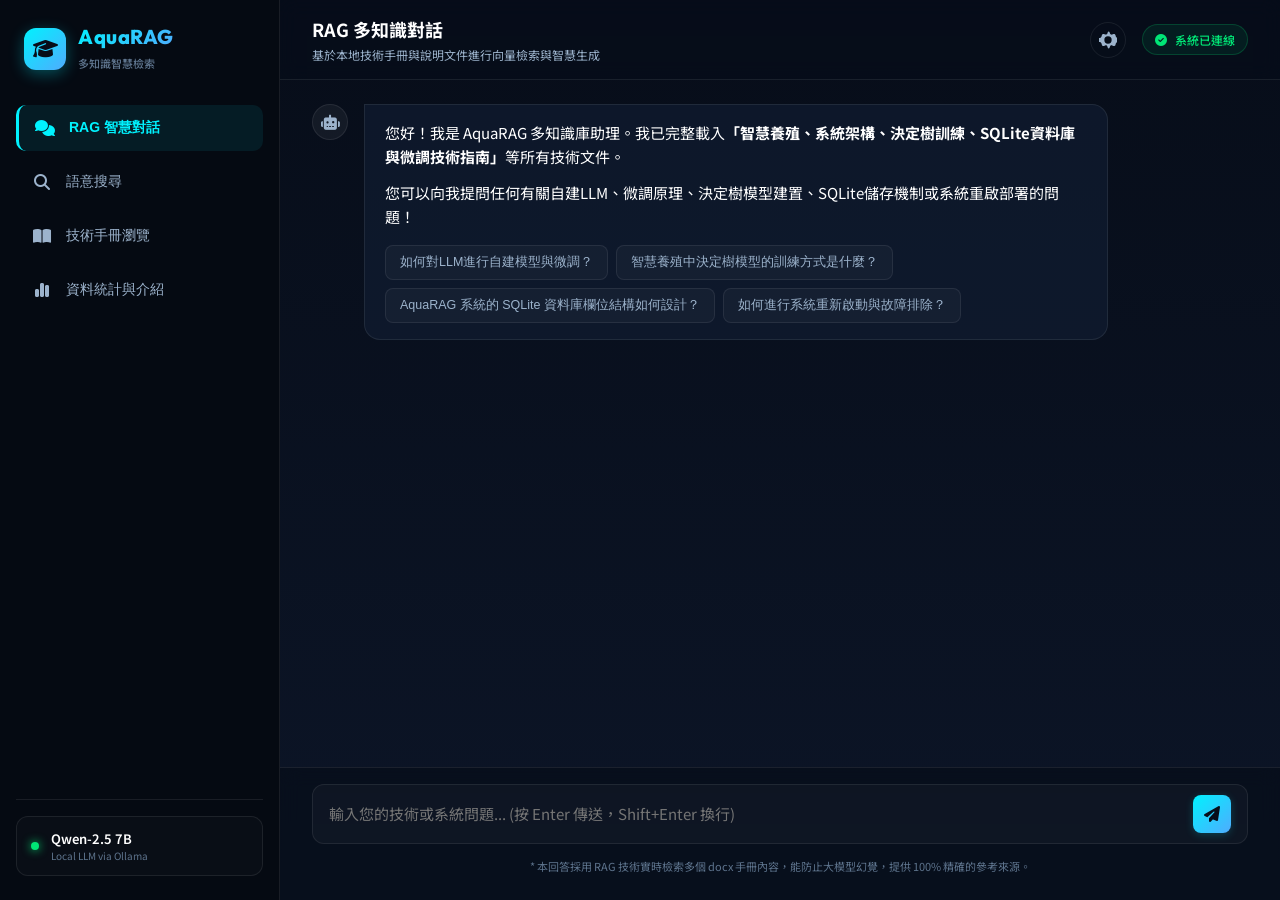
==== commit 5f348c72: "fix: style settings button to prevent browser default white boxes and use inline SVG gear icon" ====
--- a/static_multi/index.html
+++ b/static_multi/index.html
@@ -67,7 +67,9 @@
                 </div>
                 <div class="header-actions">
                     <button id="settings-toggle-btn" class="settings-btn" title="系統設定">
-                        <i class="fa-solid fa-gear"></i>
+                        <svg stroke="currentColor" fill="currentColor" stroke-width="0" viewBox="0 0 16 16" height="18" width="18" xmlns="http://www.w3.org/2000/svg">
+                            <path d="M9.405 1.02c-.252-.772-1.343-.772-1.595 0L7.433 2.18c-.27.825-1.13 1.258-1.92.934L4.352 2.658c-.732-.294-1.543.18-1.745.928L2.235 4.8c-.218.8-.934 1.344-1.782 1.344H.45c-.802 0-1.45.648-1.45 1.45V8.4c0 .802.648 1.45 1.45 1.45h.003c.848 0 1.564.544 1.782 1.344l.372 1.214c.202.747 1.013 1.222 1.745.928l1.161-.456c.79-.324 1.65.11 1.92.935l.377 1.162c.252.772 1.343.772 1.595 0l.377-1.162c.27-.824 1.13-1.258 1.92-.934l1.161.456c.732.294 1.543-.18 1.745-.928l.372-1.214c.218-.8.934-1.344 1.782-1.344h.003c.802 0 1.45-.648 1.45-1.45V7.6c0-.802-.648-1.45-1.45-1.45h-.003c-.848 0-1.564-.544-1.782-1.344l-.372-1.214c-.202-.747-1.013-1.222-1.745-.928l-1.161.456c-.79.324-1.65-.11-1.92-.935L9.405 1.02zM8 11.25A3.25 3.25 0 1 1 8 4.75a3.25 3.25 0 0 1 0 6.5z"></path>
+                        </svg>
                     </button>
                     <div class="system-status">
                         <i class="fa-solid fa-circle-check"></i>
@@ -293,21 +295,41 @@
             </div>
             <div class="modal-body settings-body">
                 <div class="setting-group">
-                    <label for="user-gemini-key">自訂 Gemini API Key</label>
+                    <label for="user-api-provider">API 供應商 (Provider)</label>
+                    <div class="select-wrapper">
+                        <select id="user-api-provider">
+                            <option value="system-default">系統預設 (System Default)</option>
+                            <option value="gemini">Google Gemini API</option>
+                            <option value="openrouter">OpenRouter API (免費/多模型)</option>
+                        </select>
+                    </div>
+                </div>
+                <div class="setting-group">
+                    <label for="user-api-key">API 金鑰 (API Key)</label>
                     <div class="input-with-icon">
                         <i class="fa-solid fa-key"></i>
-                        <input type="password" id="user-gemini-key" placeholder="貼上您的 AI Studio Gemini API Key (不儲存於伺服器)">
+                        <input type="password" id="user-api-key" placeholder="貼上您的 API Key (不儲存於伺服器)">
                         <button type="button" id="toggle-key-visibility" class="toggle-visibility-btn">
                             <i class="fa-solid fa-eye"></i>
                         </button>
                     </div>
-                    <p class="setting-help">
-                        若系統預設金鑰配額用盡（429 錯誤），可在此填入您自己的 API Key。該金鑰僅儲存於您本地瀏覽器的 LocalStorage，並在每次對話時傳遞給後端，安全隱私。
+                </div>
+                <div class="setting-group" id="model-group">
+                    <label for="user-api-model">自訂模型名稱 (Model ID)</label>
+                    <div class="input-with-icon">
+                        <i class="fa-solid fa-robot"></i>
+                        <input type="text" id="user-api-model" placeholder="例如: gemini-2.0-flash 或 liquid/lfm-2.5-1.2b-instruct:free">
+                    </div>
+                    <p class="setting-help" id="model-help-tips">
+                        Gemini 預設為 <code>gemini-2.0-flash</code>。OpenRouter 推薦 <code>liquid/lfm-2.5-1.2b-instruct:free</code> 或 <code>meta-llama/llama-3.3-70b-instruct:free</code> 等免費模型。
                     </p>
                 </div>
+                <p class="setting-help">
+                    自訂設定儲存於您本地瀏覽器的 LocalStorage，並在對話時安全傳遞給後端，保護您的隱私。
+                </p>
                 <div class="settings-actions">
                     <button id="settings-save-btn" class="primary-btn">儲存設定</button>
-                    <button id="settings-clear-btn" class="secondary-btn">清除自訂金鑰</button>
+                    <button id="settings-clear-btn" class="secondary-btn">清除所有設定</button>
                 </div>
             </div>
         </div>
--- a/static_multi/style.css
+++ b/static_multi/style.css
@@ -1381,25 +1381,40 @@
 }
 
 .settings-btn {
-    background: transparent;
-    border: none;
-    color: var(--text-secondary);
+    -webkit-appearance: none;
+    -moz-appearance: none;
+    appearance: none;
+    background: transparent !important;
+    background-color: transparent !important;
+    border: 1px solid var(--border-color) !important;
+    color: var(--text-secondary) !important;
     font-size: 18px;
     cursor: pointer;
     width: 36px;
     height: 36px;
-    border-radius: 50%;
-    display: flex;
-    align-items: center;
-    justify-content: center;
-    transition: var(--transition-fast);
-    border: 1px solid var(--border-color);
+    border-radius: 50% !important;
+    display: inline-flex !important;
+    align-items: center !important;
+    justify-content: center !important;
+    transition: var(--transition-fast);
+    padding: 0 !important;
+    margin: 0 !important;
+    outline: none;
+    box-sizing: border-box;
 }
 
 .settings-btn:hover {
-    background-color: rgba(255, 255, 255, 0.05);
-    color: var(--accent-cyan);
-    border-color: var(--accent-cyan);
+    background-color: rgba(255, 255, 255, 0.05) !important;
+    color: var(--accent-cyan) !important;
+    border-color: var(--accent-cyan) !important;
+}
+
+.settings-btn svg {
+    display: block;
+    width: 18px;
+    height: 18px;
+    fill: currentColor;
+    stroke: currentColor;
 }
 
 .settings-body {
@@ -1515,3 +1530,43 @@
     color: var(--text-primary);
 }
 
+.select-wrapper {
+    position: relative;
+    width: 100%;
+}
+
+.select-wrapper select {
+    width: 100%;
+    background-color: #0c1527;
+    border: 1px solid var(--border-color);
+    border-radius: 8px;
+    padding: 12px;
+    color: var(--text-primary);
+    font-family: var(--font-main);
+    font-size: 14px;
+    outline: none;
+    cursor: pointer;
+    appearance: none;
+    -webkit-appearance: none;
+    transition: var(--transition-fast);
+}
+
+.select-wrapper select:focus {
+    border-color: var(--accent-cyan);
+    box-shadow: 0 0 8px rgba(0, 242, 254, 0.1);
+}
+
+.select-wrapper::after {
+    content: '\f078';
+    font-family: 'Font Awesome 6 Free';
+    font-weight: 900;
+    position: absolute;
+    right: 14px;
+    top: 50%;
+    transform: translateY(-50%);
+    color: var(--text-muted);
+    pointer-events: none;
+    font-size: 12px;
+}
+
+
